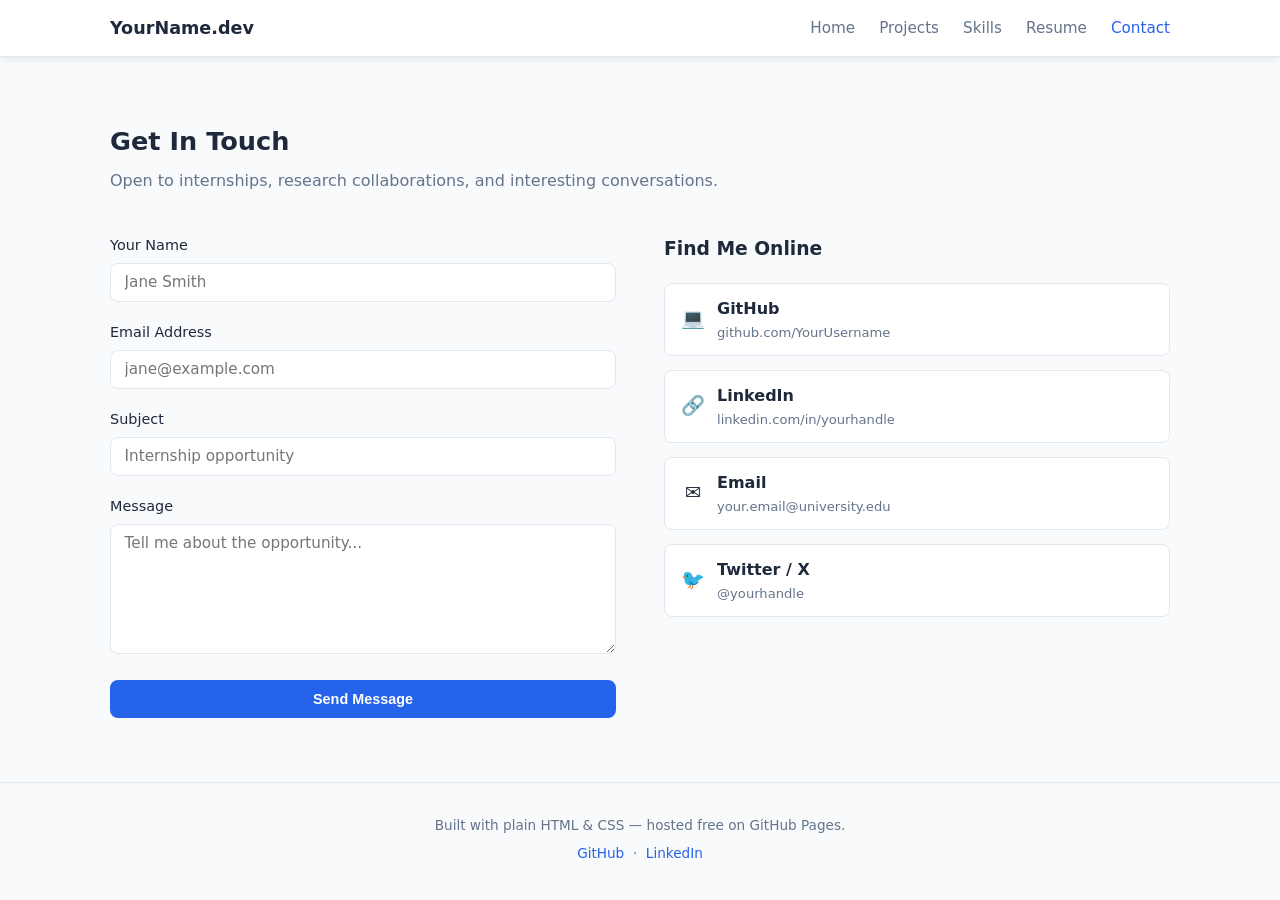
==== contact.html @ 4430aba9 "Add complete undergrad e-portfolio template and tutorial - Five HTML pages: index, projects, skills," ====
<!DOCTYPE html>
<html lang="en">
<head>
  <meta charset="UTF-8" />
  <meta name="viewport" content="width=device-width, initial-scale=1.0" />
  <title>Contact — Your Name</title>
  <link rel="stylesheet" href="css/style.css" />
</head>
<body>

<nav>
  <input type="checkbox" id="nav-toggle" />
  <div class="nav-inner">
    <span class="nav-brand">YourName.dev</span>
    <label class="nav-toggle-label" for="nav-toggle"><span></span></label>
    <ul class="nav-links">
      <li><a href="index.html">Home</a></li>
      <li><a href="projects.html">Projects</a></li>
      <li><a href="skills.html">Skills</a></li>
      <li><a href="resume.html">Resume</a></li>
      <li><a href="contact.html" class="active">Contact</a></li>
    </ul>
  </div>
</nav>

<section class="section">
  <div class="container">
    <h2 class="section-title">Get In Touch</h2>
    <p class="section-sub">Open to internships, research collaborations, and interesting conversations.</p>

    <div class="contact-grid">

      <!-- Contact form (Formspree-ready) -->
      <!-- To activate: create a free form at formspree.io, replace YOUR_FORM_ID below -->
      <form action="https://formspree.io/f/YOUR_FORM_ID" method="POST">

        <div class="form-group">
          <label for="name">Your Name</label>
          <input type="text" id="name" name="name" placeholder="Jane Smith" required />
        </div>

        <div class="form-group">
          <label for="email">Email Address</label>
          <input type="email" id="email" name="email" placeholder="jane@example.com" required />
        </div>

        <div class="form-group">
          <label for="subject">Subject</label>
          <input type="text" id="subject" name="subject" placeholder="Internship opportunity" />
        </div>

        <div class="form-group">
          <label for="message">Message</label>
          <textarea id="message" name="message" placeholder="Tell me about the opportunity..." required></textarea>
        </div>

        <button type="submit" class="btn" style="width:100%;">Send Message</button>
      </form>

      <!-- Social / direct links -->
      <div>
        <h3 style="margin-bottom:1.2rem;">Find Me Online</h3>
        <div class="social-links">

          <a href="https://github.com/YourUsername" class="social-link" target="_blank" rel="noopener">
            <span class="social-icon">&#x1F4BB;</span>
            <div>
              <strong>GitHub</strong>
              <div style="font-size:.82rem;color:var(--muted);">github.com/YourUsername</div>
            </div>
          </a>

          <a href="https://linkedin.com/in/yourhandle" class="social-link" target="_blank" rel="noopener">
            <span class="social-icon">&#x1F517;</span>
            <div>
              <strong>LinkedIn</strong>
              <div style="font-size:.82rem;color:var(--muted);">linkedin.com/in/yourhandle</div>
            </div>
          </a>

          <a href="mailto:your.email@university.edu" class="social-link">
            <span class="social-icon">&#x2709;&#xFE0F;</span>
            <div>
              <strong>Email</strong>
              <div style="font-size:.82rem;color:var(--muted);">your.email@university.edu</div>
            </div>
          </a>

          <a href="https://twitter.com/yourhandle" class="social-link" target="_blank" rel="noopener">
            <span class="social-icon">&#x1F426;</span>
            <div>
              <strong>Twitter / X</strong>
              <div style="font-size:.82rem;color:var(--muted);">@yourhandle</div>
            </div>
          </a>

        </div>
      </div>

    </div>
  </div>
</section>

<footer>
  <p>Built with plain HTML &amp; CSS &mdash; hosted free on GitHub Pages.</p>
  <p style="margin-top:.4rem;">
    <a href="https://github.com/YourUsername">GitHub</a> &nbsp;·&nbsp;
    <a href="https://linkedin.com/in/yourhandle">LinkedIn</a>
  </p>
</footer>

</body>
</html>
---- css/style.css ----
/* ============================================================
   E-Portfolio Template — single shared stylesheet
   Students: change the 4 CSS variables below to retheme everything
   ============================================================ */

:root {
  --accent:    #2563eb;   /* primary colour — buttons, links, highlights */
  --accent-dark: #1d4ed8;
  --bg:        #f8fafc;   /* page background */
  --surface:   #ffffff;   /* card / panel background */
  --text:      #1e293b;   /* body text */
  --muted:     #64748b;   /* secondary / placeholder text */
  --border:    #e2e8f0;
  --radius:    0.5rem;
  --shadow:    0 2px 8px rgba(0,0,0,.08);
  --font:      'Segoe UI', system-ui, sans-serif;
  --max-w:     1100px;
}

/* ── Reset ── */
*, *::before, *::after { box-sizing: border-box; margin: 0; padding: 0; }
html { scroll-behavior: smooth; }
body {
  font-family: var(--font);
  background: var(--bg);
  color: var(--text);
  line-height: 1.6;
}
img { max-width: 100%; display: block; }
a { color: var(--accent); text-decoration: none; }
a:hover { text-decoration: underline; }

/* ── Layout helpers ── */
.container { max-width: var(--max-w); margin: 0 auto; padding: 0 1.25rem; }
.section    { padding: 4rem 0; }
.section-alt { background: var(--surface); }

/* ── Nav ── */
nav {
  position: sticky; top: 0; z-index: 100;
  background: var(--surface);
  border-bottom: 1px solid var(--border);
  box-shadow: var(--shadow);
}
.nav-inner {
  display: flex; align-items: center; justify-content: space-between;
  max-width: var(--max-w); margin: 0 auto; padding: 0 1.25rem;
  height: 3.5rem;
}
.nav-brand { font-weight: 700; font-size: 1.1rem; color: var(--text); }
.nav-links { display: flex; gap: 1.5rem; list-style: none; }
.nav-links a { color: var(--muted); font-size: .95rem; transition: color .2s; }
.nav-links a:hover, .nav-links a.active { color: var(--accent); text-decoration: none; }

/* Mobile nav — pure CSS checkbox trick */
.nav-toggle-label { display: none; cursor: pointer; padding: .5rem; }
.nav-toggle-label span,
.nav-toggle-label span::before,
.nav-toggle-label span::after {
  display: block; width: 22px; height: 2px;
  background: var(--text); border-radius: 2px;
  transition: transform .3s;
}
.nav-toggle-label span::before { content: ''; margin-top: 5px; }
.nav-toggle-label span::after  { content: ''; margin-top: 5px; }
#nav-toggle { display: none; }

@media (max-width: 600px) {
  .nav-toggle-label { display: block; }
  .nav-links {
    display: none; flex-direction: column; gap: 0;
    position: absolute; top: 3.5rem; left: 0; right: 0;
    background: var(--surface);
    border-bottom: 1px solid var(--border);
  }
  .nav-links a { display: block; padding: .75rem 1.25rem; border-top: 1px solid var(--border); }
  #nav-toggle:checked ~ .nav-inner .nav-links { display: flex; }
}

/* ── Buttons ── */
.btn {
  display: inline-block; padding: .55rem 1.3rem;
  background: var(--accent); color: #fff;
  border-radius: var(--radius); font-size: .9rem; font-weight: 600;
  border: 2px solid var(--accent); transition: background .2s, color .2s;
}
.btn:hover { background: var(--accent-dark); border-color: var(--accent-dark); text-decoration: none; }
.btn-outline {
  background: transparent; color: var(--accent);
}
.btn-outline:hover { background: var(--accent); color: #fff; }

/* ── Hero ── */
.hero {
  padding: 5rem 0 4rem;
  background: linear-gradient(135deg, var(--surface) 60%, #eff6ff 100%);
  border-bottom: 1px solid var(--border);
}
.hero-inner {
  display: flex; align-items: center; gap: 3rem;
  flex-wrap: wrap;
}
.hero-text { flex: 1; min-width: 260px; }
.hero-text h1 { font-size: clamp(1.8rem, 4vw, 2.8rem); line-height: 1.2; }
.hero-text h1 span { color: var(--accent); }
.hero-text p { color: var(--muted); margin: 1rem 0 1.5rem; max-width: 480px; }
.hero-btns { display: flex; gap: .75rem; flex-wrap: wrap; }
.hero-photo {
  width: 180px; height: 180px; border-radius: 50%;
  object-fit: cover; border: 4px solid var(--accent);
  background: var(--border);
  flex-shrink: 0;
}
.stats { display: flex; gap: 2rem; margin-top: 2rem; flex-wrap: wrap; }
.stat strong { display: block; font-size: 1.5rem; color: var(--accent); }
.stat span { font-size: .85rem; color: var(--muted); }

/* ── Section headings ── */
.section-title {
  font-size: 1.6rem; margin-bottom: .4rem;
}
.section-sub {
  color: var(--muted); margin-bottom: 2.5rem;
}

/* ── Cards grid ── */
.grid {
  display: grid;
  grid-template-columns: repeat(auto-fit, minmax(280px, 1fr));
  gap: 1.5rem;
}
.card {
  background: var(--surface); border: 1px solid var(--border);
  border-radius: var(--radius); padding: 1.5rem;
  box-shadow: var(--shadow); transition: transform .2s, box-shadow .2s;
}
.card:hover { transform: translateY(-3px); box-shadow: 0 6px 18px rgba(0,0,0,.12); }
.card h3 { margin-bottom: .5rem; }
.card p  { color: var(--muted); font-size: .9rem; margin-bottom: 1rem; }
.badge-row { display: flex; flex-wrap: wrap; gap: .4rem; margin-bottom: 1rem; }
.badge {
  font-size: .75rem; padding: .2rem .6rem;
  background: #eff6ff; color: var(--accent);
  border-radius: 999px; border: 1px solid #bfdbfe;
}

/* ── Skills ── */
.skill-list { display: flex; flex-direction: column; gap: 1rem; }
.skill-item label {
  display: flex; justify-content: space-between;
  font-size: .9rem; margin-bottom: .3rem;
}
.skill-bar {
  height: 8px; background: var(--border); border-radius: 999px; overflow: hidden;
}
.skill-bar-fill {
  height: 100%; background: var(--accent); border-radius: 999px;
  animation: grow .8s ease forwards;
  transform-origin: left;
}
@keyframes grow { from { width: 0; } }

.soft-grid {
  display: flex; flex-wrap: wrap; gap: .6rem; margin-top: 1.5rem;
}
.soft-badge {
  padding: .4rem 1rem; border-radius: 999px;
  background: var(--surface); border: 1px solid var(--border);
  font-size: .85rem;
}

/* ── Timeline (resume) ── */
.timeline { position: relative; padding-left: 2rem; }
.timeline::before {
  content: ''; position: absolute;
  left: .6rem; top: 0; bottom: 0;
  width: 2px; background: var(--border);
}
.timeline-item { position: relative; margin-bottom: 2rem; }
.timeline-dot {
  position: absolute; left: -2rem; top: .3rem;
  width: 14px; height: 14px; border-radius: 50%;
  background: var(--accent); border: 2px solid var(--surface);
  box-shadow: 0 0 0 2px var(--accent);
}
.timeline-item h4 { font-size: 1rem; }
.timeline-item .meta {
  font-size: .82rem; color: var(--muted); margin-bottom: .3rem;
}
.timeline-item p { font-size: .9rem; color: var(--muted); }

/* ── Contact form ── */
.contact-grid {
  display: grid; grid-template-columns: 1fr 1fr; gap: 3rem; align-items: start;
}
@media (max-width: 600px) { .contact-grid { grid-template-columns: 1fr; } }

.form-group { margin-bottom: 1.2rem; }
.form-group label { display: block; font-size: .9rem; margin-bottom: .35rem; font-weight: 500; }
.form-group input,
.form-group textarea,
.form-group select {
  width: 100%; padding: .6rem .85rem;
  border: 1px solid var(--border); border-radius: var(--radius);
  font-family: var(--font); font-size: .95rem; color: var(--text);
  background: var(--surface); transition: border-color .2s;
}
.form-group input:focus,
.form-group textarea:focus {
  outline: none; border-color: var(--accent);
  box-shadow: 0 0 0 3px rgba(37,99,235,.15);
}
.form-group textarea { resize: vertical; min-height: 130px; }

.social-links { display: flex; flex-direction: column; gap: .9rem; }
.social-link {
  display: flex; align-items: center; gap: .75rem;
  padding: .75rem 1rem; border: 1px solid var(--border);
  border-radius: var(--radius); background: var(--surface);
  color: var(--text); transition: border-color .2s, box-shadow .2s;
}
.social-link:hover { border-color: var(--accent); box-shadow: var(--shadow); text-decoration: none; }
.social-icon { font-size: 1.2rem; width: 1.5rem; text-align: center; }

/* ── Footer ── */
footer {
  text-align: center; padding: 2rem 1rem;
  border-top: 1px solid var(--border);
  color: var(--muted); font-size: .85rem;
}
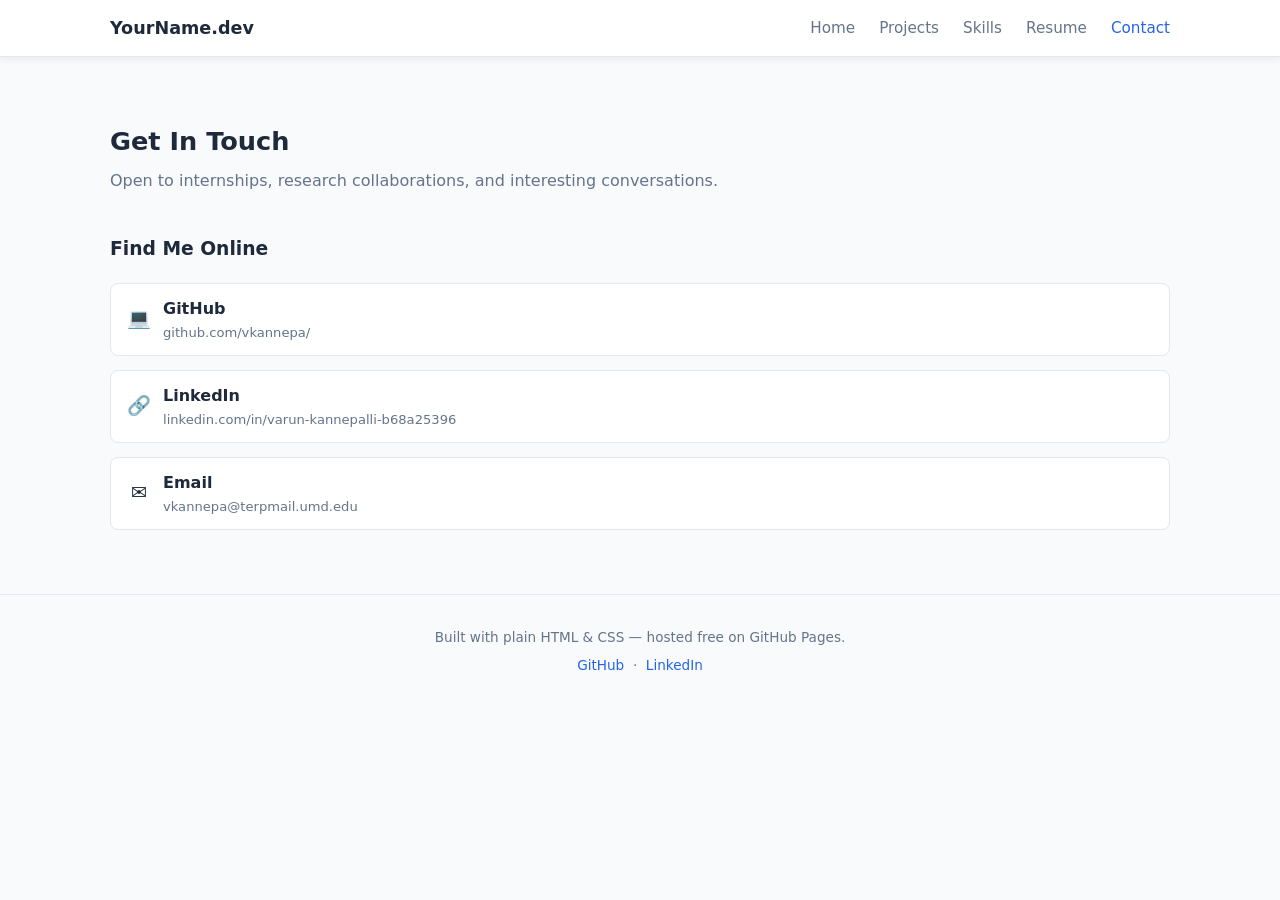
==== commit b193b90c: "Update contact.html" ====
--- a/contact.html
+++ b/contact.html
@@ -28,72 +28,37 @@
     <h2 class="section-title">Get In Touch</h2>
     <p class="section-sub">Open to internships, research collaborations, and interesting conversations.</p>
 
-    <div class="contact-grid">
-
-      <!-- Contact form (Formspree-ready) -->
-      <!-- To activate: create a free form at formspree.io, replace YOUR_FORM_ID below -->
-      <form action="https://formspree.io/f/YOUR_FORM_ID" method="POST">
-
-        <div class="form-group">
-          <label for="name">Your Name</label>
-          <input type="text" id="name" name="name" placeholder="Jane Smith" required />
-        </div>
-
-        <div class="form-group">
-          <label for="email">Email Address</label>
-          <input type="email" id="email" name="email" placeholder="jane@example.com" required />
-        </div>
-
-        <div class="form-group">
-          <label for="subject">Subject</label>
-          <input type="text" id="subject" name="subject" placeholder="Internship opportunity" />
-        </div>
-
-        <div class="form-group">
-          <label for="message">Message</label>
-          <textarea id="message" name="message" placeholder="Tell me about the opportunity..." required></textarea>
-        </div>
-
-        <button type="submit" class="btn" style="width:100%;">Send Message</button>
-      </form>
+    <div>
 
       <!-- Social / direct links -->
       <div>
         <h3 style="margin-bottom:1.2rem;">Find Me Online</h3>
         <div class="social-links">
 
-          <a href="https://github.com/YourUsername" class="social-link" target="_blank" rel="noopener">
+          <a href="https://github.com/vkannepa/" class="social-link" target="_blank" rel="noopener">
             <span class="social-icon">&#x1F4BB;</span>
             <div>
               <strong>GitHub</strong>
-              <div style="font-size:.82rem;color:var(--muted);">github.com/YourUsername</div>
+              <div style="font-size:.82rem;color:var(--muted);">github.com/vkannepa/</div>
             </div>
           </a>
 
-          <a href="https://linkedin.com/in/yourhandle" class="social-link" target="_blank" rel="noopener">
+          <a href="https://www.linkedin.com/in/varun-kannepalli-b68a25396/" class="social-link" target="_blank" rel="noopener">
             <span class="social-icon">&#x1F517;</span>
             <div>
               <strong>LinkedIn</strong>
-              <div style="font-size:.82rem;color:var(--muted);">linkedin.com/in/yourhandle</div>
+              <div style="font-size:.82rem;color:var(--muted);">linkedin.com/in/varun-kannepalli-b68a25396</div>
             </div>
           </a>
 
-          <a href="mailto:your.email@university.edu" class="social-link">
+          <a href="mailto:vkannepa@terpmail.umd.edu" class="social-link">
             <span class="social-icon">&#x2709;&#xFE0F;</span>
             <div>
               <strong>Email</strong>
-              <div style="font-size:.82rem;color:var(--muted);">your.email@university.edu</div>
+              <div style="font-size:.82rem;color:var(--muted);">vkannepa@terpmail.umd.edu</div>
             </div>
           </a>
-
-          <a href="https://twitter.com/yourhandle" class="social-link" target="_blank" rel="noopener">
-            <span class="social-icon">&#x1F426;</span>
-            <div>
-              <strong>Twitter / X</strong>
-              <div style="font-size:.82rem;color:var(--muted);">@yourhandle</div>
-            </div>
-          </a>
-
+          
         </div>
       </div>
 
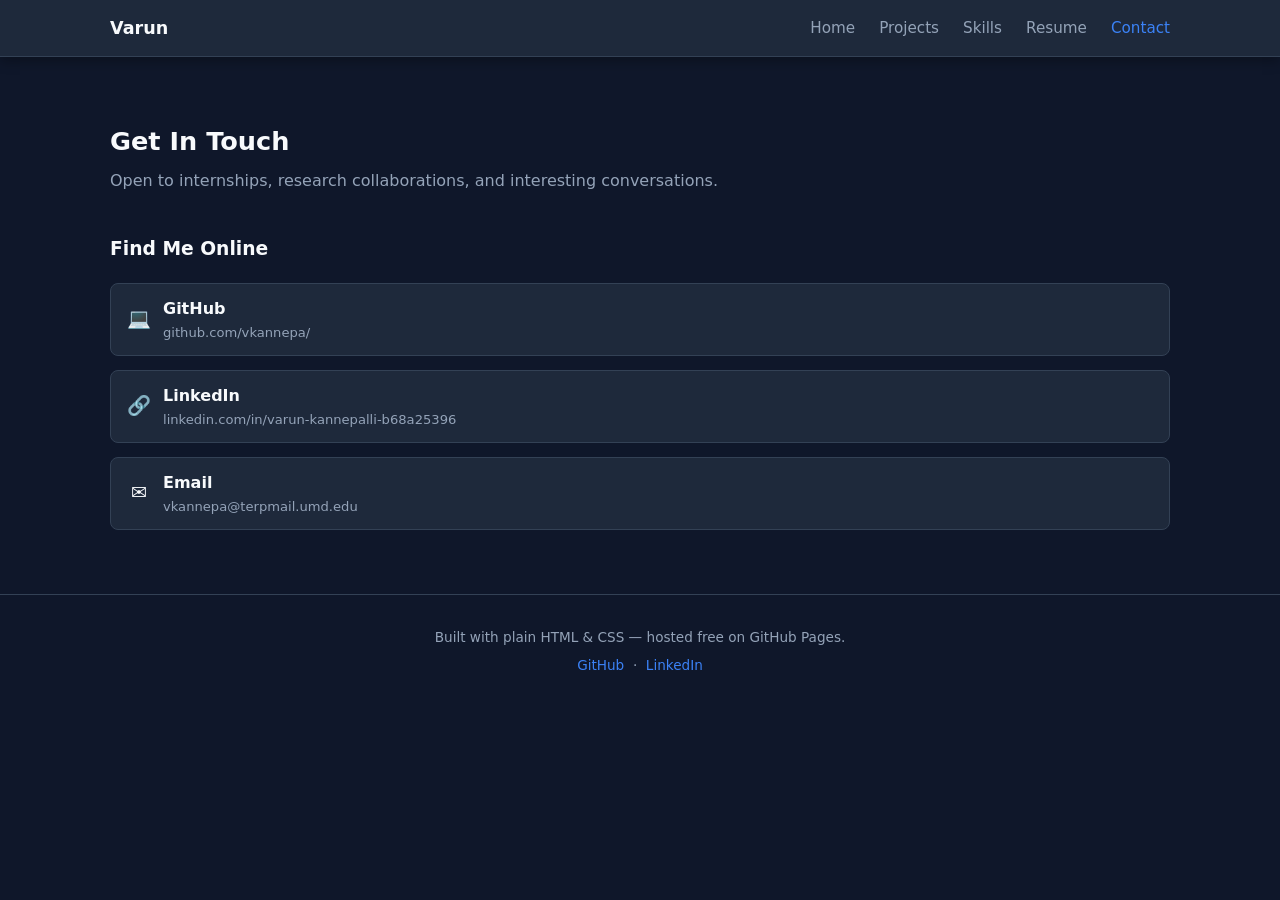
==== commit 07453e7a: "Update contact.html" ====
--- a/contact.html
+++ b/contact.html
@@ -11,7 +11,7 @@
 <nav>
   <input type="checkbox" id="nav-toggle" />
   <div class="nav-inner">
-    <span class="nav-brand">YourName.dev</span>
+    <span class="nav-brand">Varun</span>
     <label class="nav-toggle-label" for="nav-toggle"><span></span></label>
     <ul class="nav-links">
       <li><a href="index.html">Home</a></li>
--- a/css/style.css
+++ b/css/style.css
@@ -4,17 +4,17 @@
    ============================================================ */
 
 :root {
-  --accent:    #2563eb;   /* primary colour — buttons, links, highlights */
-  --accent-dark: #1d4ed8;
-  --bg:        #f8fafc;   /* page background */
-  --surface:   #ffffff;   /* card / panel background */
-  --text:      #1e293b;   /* body text */
-  --muted:     #64748b;   /* secondary / placeholder text */
-  --border:    #e2e8f0;
-  --radius:    0.5rem;
-  --shadow:    0 2px 8px rgba(0,0,0,.08);
-  --font:      'Segoe UI', system-ui, sans-serif;
-  --max-w:     1100px;
+  --accent:       #3b82f6;   /* Bright sapphire blue for highlights/links */
+  --accent-dark:  #60a5fa;   /* Lighter blue for hover states on dark bg */
+  --bg:           #0f172a;   /* Deep midnight blue page background */
+  --surface:      #1e293b;   /* Slate blue for cards, panels, and nav */
+  --text:         #f8fafc;   /* Crisp, off-white text for high readability */
+  --muted:        #94a3b8;   /* Muted grayish-blue for secondary text */
+  --border:       #334155;   /* Dark border line to separate components */
+  --radius:       0.5rem;
+  --shadow:       0 4px 12px rgba(0,0,0,.3); /* Slightly deeper shadow for dark mode */
+  --font:         'Segoe UI', system-ui, sans-serif;
+  --max-w:        1100px;
 }
 
 /* ── Reset ── */
